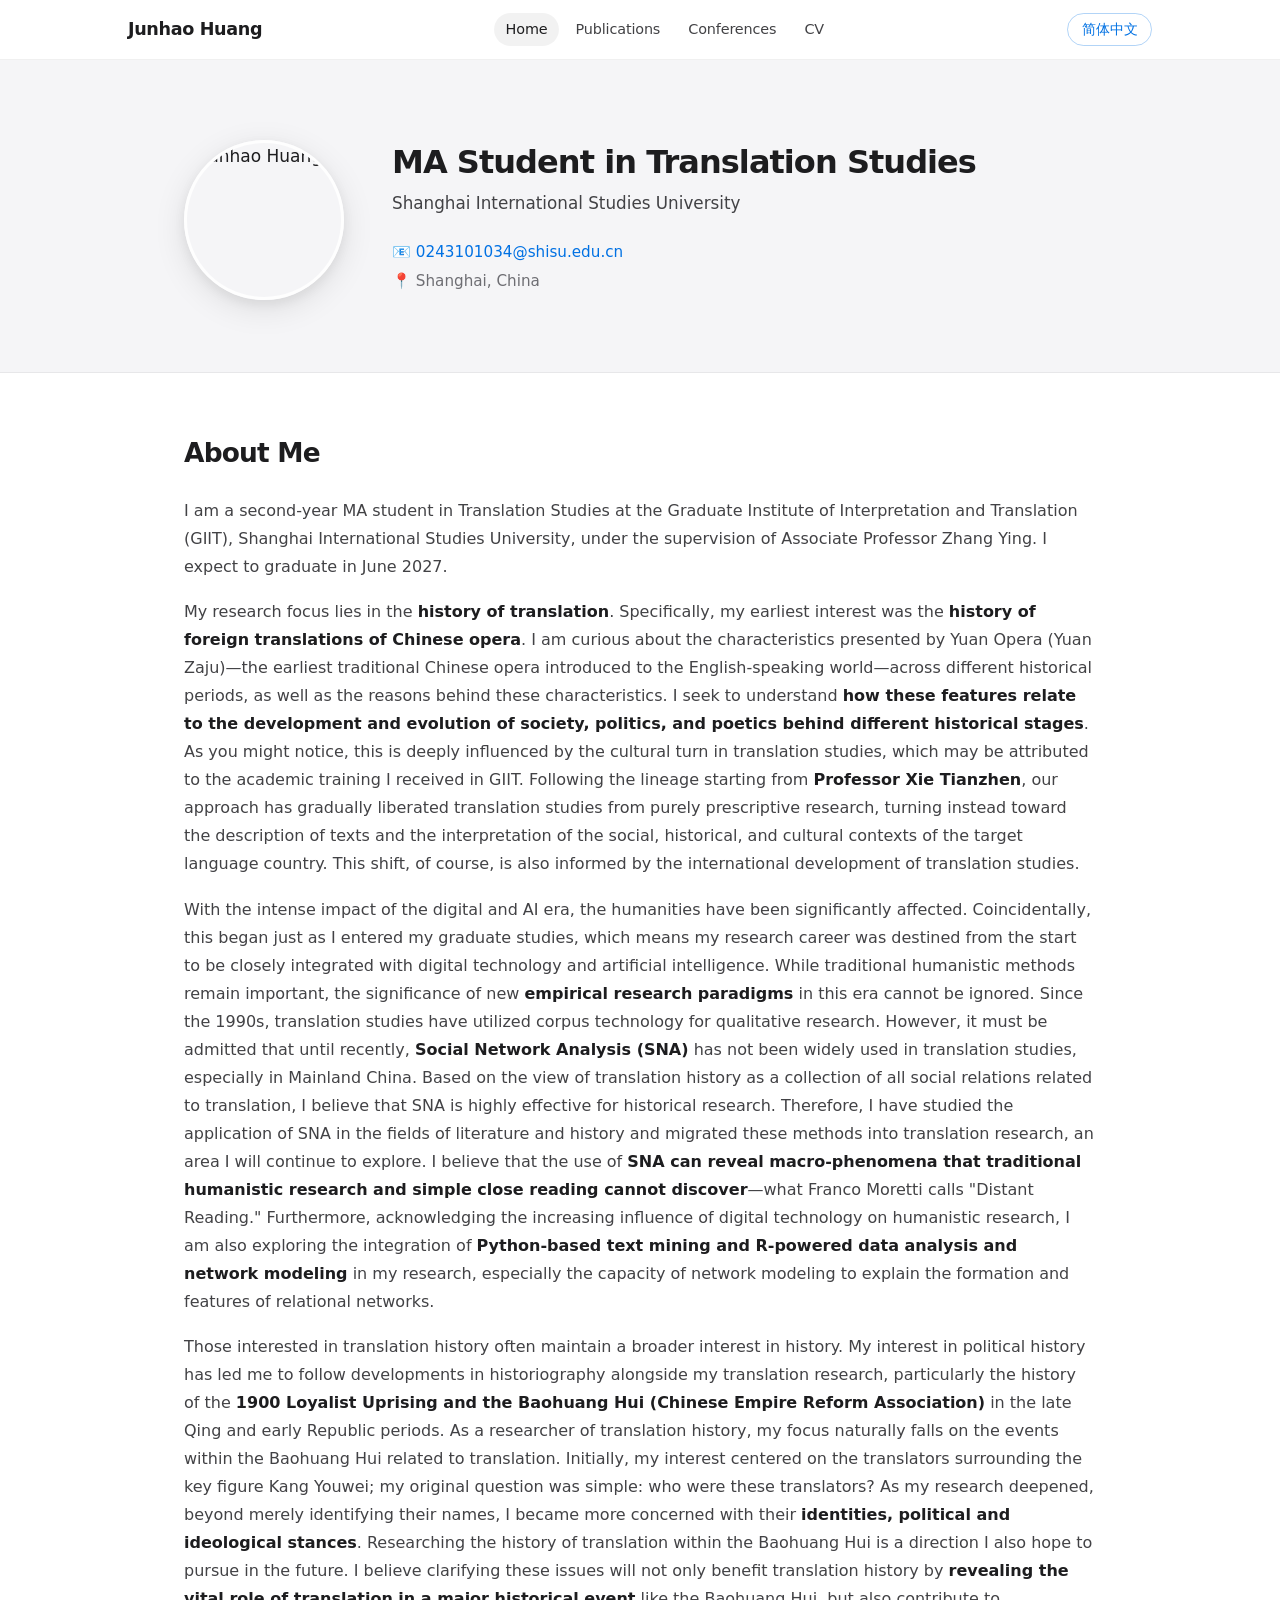
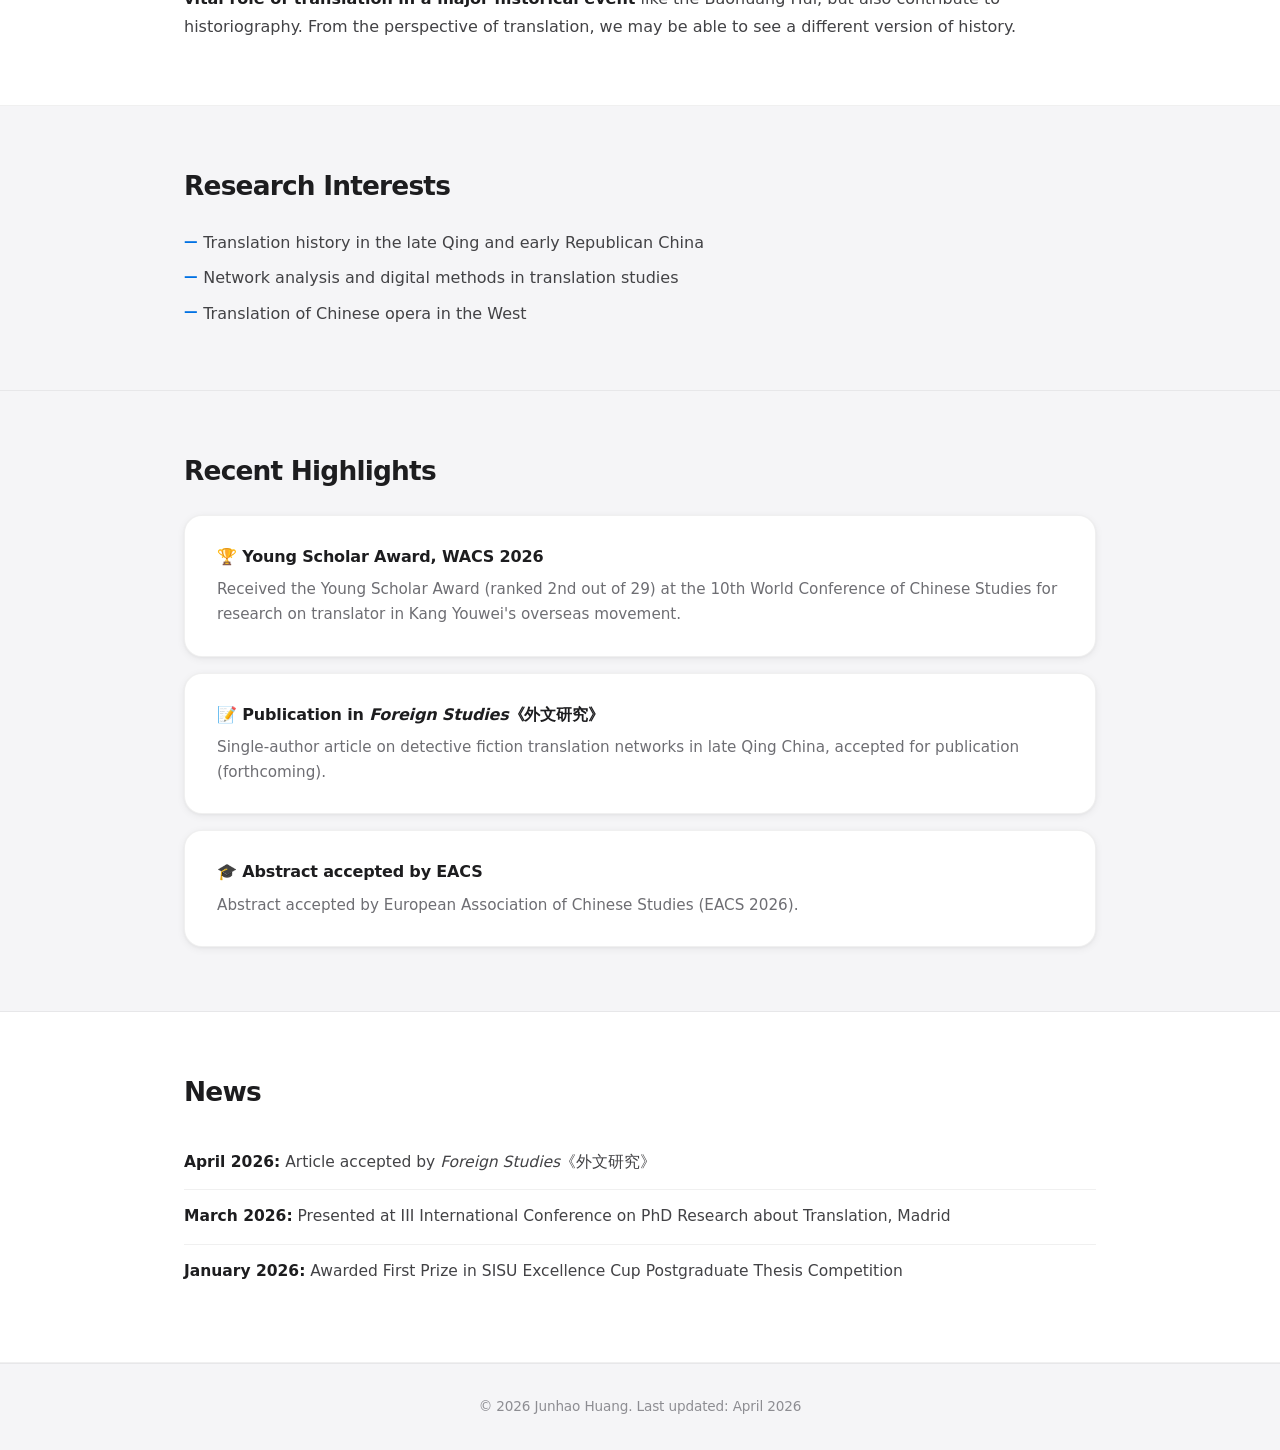
==== index.html @ 015c0546 "Add files via upload" ====
<!DOCTYPE html>
<html lang="en">
<head>
    <meta charset="UTF-8">
    <meta name="viewport" content="width=device-width, initial-scale=1.0">
    <title>Junhao Huang — Academic Website</title>
    <link rel="stylesheet" href="style.css">
</head>
<body>

    <nav>
        <div class="nav-container">
            <h1>Junhao Huang</h1>
            <ul>
                <li><a href="index.html" class="active">Home</a></li>
                <li><a href="publications.html">Publications</a></li>
                <li><a href="conferences.html">Conferences</a></li>
                <li><a href="cv.pdf" target="_blank">CV</a></li>
            </ul>
            <div class="language-switch">
                <a href="index-zh.html" class="lang-btn">简体中文</a>
            </div>
        </div>
    </nav>

    <main>

        <section class="hero">
            <div class="container">
                <img src="profile.jpg" alt="Junhao Huang" class="profile-photo">
                <div class="hero-text">
                    <h2>MA Student in Translation Studies</h2>
                    <p class="affiliation">Shanghai International Studies University</p>
                    <p class="contact">
                        📧 <a href="mailto:0243101034@shisu.edu.cn">0243101034@shisu.edu.cn</a><br>
                        📍 Shanghai, China
                    </p>
                </div>
            </div>
        </section>

        <section class="about-section">
            <div class="container">
                <h2>About Me</h2>
                <div class="content-block">
                    <p>I am a second-year MA student in Translation Studies at the Graduate Institute of Interpretation and Translation (GIIT), Shanghai International Studies University, under the supervision of Associate Professor Zhang Ying. I expect to graduate in June 2027.</p>

                    <p>My research focus lies in the <strong>history of translation</strong>. Specifically, my earliest interest was the <strong>history of foreign translations of Chinese opera</strong>. I am curious about the characteristics presented by Yuan Opera (Yuan Zaju)—the earliest traditional Chinese opera introduced to the English-speaking world—across different historical periods, as well as the reasons behind these characteristics. I seek to understand <strong>how these features relate to the development and evolution of society, politics, and poetics behind different historical stages</strong>. As you might notice, this is deeply influenced by the cultural turn in translation studies, which may be attributed to the academic training I received in GIIT. Following the lineage starting from <strong>Professor Xie Tianzhen</strong>, our approach has gradually liberated translation studies from purely prescriptive research, turning instead toward the description of texts and the interpretation of the social, historical, and cultural contexts of the target language country. This shift, of course, is also informed by the international development of translation studies.</p>

                    <p>With the intense impact of the digital and AI era, the humanities have been significantly affected. Coincidentally, this began just as I entered my graduate studies, which means my research career was destined from the start to be closely integrated with digital technology and artificial intelligence. While traditional humanistic methods remain important, the significance of new <strong>empirical research paradigms</strong> in this era cannot be ignored. Since the 1990s, translation studies have utilized corpus technology for qualitative research. However, it must be admitted that until recently, <strong>Social Network Analysis (SNA)</strong> has not been widely used in translation studies, especially in Mainland China. Based on the view of translation history as a collection of all social relations related to translation, I believe that SNA is highly effective for historical research. Therefore, I have studied the application of SNA in the fields of literature and history and migrated these methods into translation research, an area I will continue to explore. I believe that the use of <strong>SNA can reveal macro-phenomena that traditional humanistic research and simple close reading cannot discover</strong>—what Franco Moretti calls "Distant Reading." Furthermore, acknowledging the increasing influence of digital technology on humanistic research, I am also exploring the integration of <strong>Python-based text mining and R-powered data analysis and network modeling</strong> in my research, especially the capacity of network modeling to explain the formation and features of relational networks.</p>

                    <p>Those interested in translation history often maintain a broader interest in history. My interest in political history has led me to follow developments in historiography alongside my translation research, particularly the history of the <strong>1900 Loyalist Uprising and the Baohuang Hui (Chinese Empire Reform Association)</strong> in the late Qing and early Republic periods. As a researcher of translation history, my focus naturally falls on the events within the Baohuang Hui related to translation. Initially, my interest centered on the translators surrounding the key figure Kang Youwei; my original question was simple: who were these translators? As my research deepened, beyond merely identifying their names, I became more concerned with their <strong>identities, political and ideological stances</strong>. Researching the history of translation within the Baohuang Hui is a direction I also hope to pursue in the future. I believe clarifying these issues will not only benefit translation history by <strong>revealing the vital role of translation in a major historical event</strong> like the Baohuang Hui, but also contribute to historiography. From the perspective of translation, we may be able to see a different version of history.</p>
                </div>
            </div>
        </section>

        <section class="research-section alt-bg">
            <div class="container">
                <h2>Research Interests</h2>
                <ul class="interest-list">
                    <li>Translation history in the late Qing and early Republican China</li>
                    <li>Network analysis and digital methods in translation studies</li>
                    <li>Translation of Chinese opera in the West</li>
                </ul>
            </div>
        </section>

        <section class="highlights">
            <div class="container">
                <h2>Recent Highlights</h2>
                <div class="highlight-item">
                    <h3>🏆 Young Scholar Award, WACS 2026</h3>
                    <p>Received the Young Scholar Award (ranked 2nd out of 29) at the 10th World Conference of Chinese Studies for research on translator in Kang Youwei's overseas movement.</p>
                </div>
                <div class="highlight-item">
                    <h3>📝 Publication in <em>Foreign Studies</em>《外文研究》</h3>
                    <p>Single-author article on detective fiction translation networks in late Qing China, accepted for publication (forthcoming).</p>
                </div>
                <div class="highlight-item">
                    <h3>🎓 Abstract accepted by EACS</h3>
                    <p>Abstract accepted by European Association of Chinese Studies (EACS 2026).</p>
                </div>
            </div>
        </section>

        <section class="news-section">
            <div class="container">
                <h2>News</h2>
                <ul class="news-list">
                    <li class="news-item"><strong>April 2026:</strong> Article accepted by <em>Foreign Studies</em>《外文研究》</li>
                    <li class="news-item"><strong>March 2026:</strong> Presented at III International Conference on PhD Research about Translation, Madrid</li>
                    <li class="news-item"><strong>January 2026:</strong> Awarded First Prize in SISU Excellence Cup Postgraduate Thesis Competition</li>
                </ul>
            </div>
        </section>

    </main>

    <footer>
        <div class="container">
            <p class="copyright">&copy; 2026 Junhao Huang. Last updated: April 2026</p>
        </div>
    </footer>

</body>
</html>
---- style.css ----
/* ============================================================
   Junhao Huang — Academic Website
   Design Language: Apple White Aesthetics
   ============================================================ */

/* --- Reset & Base --- */
*, *::before, *::after {
    margin: 0;
    padding: 0;
    box-sizing: border-box;
}

:root {
    /* Core Palette */
    --white:           #FFFFFF;
    --off-white:       #F5F5F7;
    --surface:         #FBFBFD;

    /* Typography */
    --text-primary:    #1D1D1F;
    --text-secondary:  #424245;
    --text-tertiary:   #6E6E73;
    --text-quaternary: #8D8D92;

    /* Accent */
    --accent:          #0071E3;
    --accent-hover:    #0077ED;
    --accent-subtle:   rgba(0, 113, 227, 0.08);

    /* Borders */
    --border-hairline: rgba(0, 0, 0, 0.06);
    --border-light:    rgba(0, 0, 0, 0.10);

    /* Shadows */
    --shadow-xs:  0 1px 3px rgba(0, 0, 0, 0.04), 0 1px 2px rgba(0, 0, 0, 0.04);
    --shadow-sm:  0 2px 8px rgba(0, 0, 0, 0.06), 0 1px 3px rgba(0, 0, 0, 0.04);
    --shadow-md:  0 4px 16px rgba(0, 0, 0, 0.08), 0 2px 6px rgba(0, 0, 0, 0.04);
    --shadow-lg:  0 8px 32px rgba(0, 0, 0, 0.10), 0 4px 12px rgba(0, 0, 0, 0.06);
    --shadow-xl:  0 16px 48px rgba(0, 0, 0, 0.12), 0 8px 20px rgba(0, 0, 0, 0.06);

    /* Layout */
    --max-width:       960px;
    --nav-height:      60px;
    --border-radius:   18px;
    --border-radius-sm:10px;
    --border-radius-xs: 8px;

    /* Transitions */
    --ease:            cubic-bezier(0.25, 0.46, 0.45, 0.94);
    --ease-spring:     cubic-bezier(0.34, 1.56, 0.64, 1);
    --transition:      all 0.3s var(--ease);
    --transition-fast: all 0.18s var(--ease);
}

/* --- Font Stack --- */
body {
    font-family: -apple-system, "SF Pro Text", "SF Pro Display", "Segoe UI",
                 system-ui, "Helvetica Neue", Arial, sans-serif;
    background-color: var(--white);
    color: var(--text-primary);
    line-height: 1.6;
    -webkit-font-smoothing: antialiased;
    -moz-osx-font-smoothing: grayscale;
    font-size: 17px;
}

html[lang="zh-CN"] body {
    font-family: -apple-system, "SF Pro SC", "PingFang SC", "Hiragino Sans GB",
                 "Noto Sans SC", "Microsoft YaHei", system-ui, sans-serif;
}

/* --- Container --- */
.container {
    max-width: var(--max-width);
    margin: 0 auto;
    padding: 0 24px;
}

/* ============================================================
   NAVIGATION — Glassmorphism
   ============================================================ */
nav {
    position: sticky;
    top: 0;
    z-index: 1000;
    height: var(--nav-height);
    background: rgba(255, 255, 255, 0.82);
    backdrop-filter: saturate(180%) blur(20px);
    -webkit-backdrop-filter: saturate(180%) blur(20px);
    border-bottom: 1px solid var(--border-hairline);
    transition: var(--transition);
}

.nav-container {
    max-width: 1080px;
    margin: 0 auto;
    padding: 0 28px;
    height: 100%;
    display: flex;
    align-items: center;
    justify-content: space-between;
    gap: 2rem;
}

nav h1 {
    font-size: 1.1rem;
    font-weight: 600;
    color: var(--text-primary);
    letter-spacing: -0.02em;
    white-space: nowrap;
    flex-shrink: 0;
}

nav ul {
    list-style: none;
    display: flex;
    align-items: center;
    gap: 0.25rem;
    margin: 0;
}

nav ul li a {
    display: inline-block;
    padding: 0.3rem 0.75rem;
    color: var(--text-secondary);
    text-decoration: none;
    font-size: 0.9rem;
    font-weight: 450;
    letter-spacing: -0.01em;
    border-radius: 980px;
    transition: var(--transition-fast);
}

nav ul li a:hover,
nav ul li a.active {
    color: var(--text-primary);
    background-color: rgba(0, 0, 0, 0.05);
}

/* Language Switch */
.language-switch {
    flex-shrink: 0;
}

.lang-btn {
    display: inline-flex;
    align-items: center;
    padding: 0.3rem 0.85rem;
    font-size: 0.85rem;
    font-weight: 500;
    color: var(--accent);
    text-decoration: none;
    border: 1.5px solid rgba(0, 113, 227, 0.3);
    border-radius: 980px;
    letter-spacing: -0.01em;
    transition: var(--transition-fast);
}

.lang-btn:hover {
    background-color: var(--accent);
    color: var(--white);
    border-color: var(--accent);
}

/* ============================================================
   HERO SECTION
   ============================================================ */
.hero {
    background-color: var(--off-white);
    padding: 80px 0 72px;
    border-bottom: 1px solid var(--border-hairline);
    margin-bottom: 0;
}

.hero .container {
    display: flex;
    align-items: center;
    gap: 48px;
}

.profile-photo {
    width: 160px;
    height: 160px;
    border-radius: 50%;
    object-fit: cover;
    flex-shrink: 0;
    box-shadow: var(--shadow-lg);
    border: 3px solid rgba(255, 255, 255, 0.9);
    transition: var(--transition);
}

.profile-photo:hover {
    transform: scale(1.03);
    box-shadow: var(--shadow-xl);
}

.hero-text h2 {
    font-size: 2rem;
    font-weight: 700;
    color: var(--text-primary);
    letter-spacing: -0.03em;
    line-height: 1.15;
    margin-bottom: 0.5rem;
}

.affiliation {
    font-size: 1.05rem;
    color: var(--text-secondary);
    margin-bottom: 1.25rem;
    font-weight: 400;
}

.contact {
    font-size: 0.95rem;
    color: var(--text-tertiary);
    line-height: 1.9;
}

.contact a {
    color: var(--accent);
    text-decoration: none;
    transition: var(--transition-fast);
}

.contact a:hover {
    color: var(--accent-hover);
    text-decoration: underline;
    text-underline-offset: 3px;
}

/* ============================================================
   SECTIONS — General
   ============================================================ */
section {
    background-color: var(--white);
    padding: 64px 0;
    border-bottom: 1px solid var(--border-hairline);
    margin-bottom: 0;
    border-radius: 0;
    box-shadow: none;
    transition: none;
}

section:hover {
    box-shadow: none;
}

/* Off-white alternating sections */
section.alt-bg {
    background-color: var(--off-white);
}

/* Section Headings */
section h2,
.section-title {
    font-size: 1.65rem;
    font-weight: 700;
    color: var(--text-primary);
    letter-spacing: -0.03em;
    margin-bottom: 1.75rem;
    line-height: 1.2;
    border-bottom: none;
    padding-bottom: 0;
    position: relative;
}

section h2::after,
.section-title::after {
    display: none;
}

section p {
    font-size: 1rem;
    line-height: 1.75;
    color: var(--text-secondary);
    margin-bottom: 1.1rem;
    text-align: left;
    font-weight: 400;
}

section p:last-child {
    margin-bottom: 0;
}

section p strong {
    color: var(--text-primary);
    font-weight: 600;
}

/* ============================================================
   ABOUT SECTION
   ============================================================ */
.about-section,
.about {
    background-color: var(--white);
}

.content-block p + p {
    margin-top: 1rem;
}

/* ============================================================
   RESEARCH INTERESTS
   ============================================================ */
.research-section,
.research {
    background-color: var(--off-white);
}

.interest-list,
.research ul {
    list-style: none;
    padding-left: 0;
    display: flex;
    flex-direction: column;
    gap: 0.6rem;
}

.interest-list li,
.research li {
    display: flex;
    align-items: flex-start;
    gap: 0.75rem;
    font-size: 1rem;
    color: var(--text-secondary);
    line-height: 1.6;
    padding: 0;
}

.interest-list li::before,
.research li::before {
    content: '' !important;
    display: none !important;
}

.interest-list li::after,
.research li::after {
    display: none;
}

/* Custom bullet — subtle accent dot */
.interest-list li,
.research li {
    padding-left: 1.2rem;
    position: relative;
}

.interest-list li::before,
.research li::before {
    content: '—' !important;
    display: inline !important;
    position: absolute;
    left: 0;
    color: var(--accent) !important;
    font-weight: 600;
    font-size: 0.85rem;
    top: 0.05em;
}

/* ============================================================
   HIGHLIGHTS / CARDS
   ============================================================ */
.highlights {
    background-color: var(--off-white);
}

.highlight-item {
    background: var(--white);
    border-radius: var(--border-radius);
    padding: 28px 32px;
    margin-bottom: 16px;
    border: 1px solid var(--border-hairline);
    box-shadow: var(--shadow-sm);
    transition: var(--transition);
    transform: translateY(0);
}

.highlight-item:last-child {
    margin-bottom: 0;
}

.highlight-item:hover {
    box-shadow: var(--shadow-md);
    transform: translateY(-2px);
    border-color: var(--border-light);
}

.highlight-item h3 {
    font-size: 1rem;
    font-weight: 600;
    color: var(--text-primary);
    margin-bottom: 0.5rem;
    letter-spacing: -0.01em;
}

.highlight-item p {
    font-size: 0.95rem;
    color: var(--text-tertiary);
    margin-bottom: 0;
    line-height: 1.65;
}

/* ============================================================
   NEWS
   ============================================================ */
.news-section,
.news {
    background-color: var(--white);
}

.news-list {
    list-style: none;
}

.news-list li,
.news-item {
    padding: 14px 0;
    border-bottom: 1px solid var(--border-hairline);
    font-size: 0.97rem;
    color: var(--text-secondary);
    line-height: 1.65;
    transition: var(--transition-fast);
    padding-left: 0;
    position: static;
}

.news-list li::before {
    display: none;
}

.news-list li:last-child {
    border-bottom: none;
}

.news-list li:hover {
    background-color: transparent;
    padding-left: 0;
    color: var(--text-primary);
}

.news-list li strong,
.news-item strong {
    color: var(--text-primary);
    font-weight: 600;
}

/* ============================================================
   PUBLICATIONS
   ============================================================ */
.pub-section {
    background-color: var(--white);
}

.section-wrapper {
    padding: 0;
    max-width: none;
}

.pub-list {
    display: flex;
    flex-direction: column;
    gap: 16px;
}

.pub-item {
    background: var(--white);
    border: 1px solid var(--border-hairline);
    border-radius: var(--border-radius);
    padding: 28px 32px;
    box-shadow: var(--shadow-sm);
    transition: var(--transition);
    transform: translateY(0);
}

.pub-item:hover {
    box-shadow: var(--shadow-md);
    transform: translateY(-2px);
    border-color: var(--border-light);
}

.pub-title {
    font-size: 1.05rem;
    font-weight: 600;
    color: var(--text-primary);
    margin-bottom: 0.6rem;
    line-height: 1.5;
    letter-spacing: -0.01em;
}

.pub-venue {
    font-size: 0.9rem;
    font-style: normal;
    color: var(--accent);
    margin-bottom: 0.75rem;
    font-weight: 500;
    padding-left: 0;
    border-left: none;
}

.pub-description {
    font-size: 0.92rem;
    color: var(--text-tertiary);
    line-height: 1.7;
}

/* ============================================================
   CONFERENCES
   ============================================================ */
.conf-section,
.awards-section {
    background-color: var(--white);
    padding: 64px 0;
    border-bottom: 1px solid var(--border-hairline);
    margin-bottom: 0;
}

.conf-section:nth-of-type(even),
.awards-section {
    background-color: var(--off-white);
}

.conf-item,
.award-item {
    padding: 24px 0;
    border-bottom: 1px solid var(--border-hairline);
}

.conf-item:last-child,
.award-item:last-child {
    border-bottom: none;
    padding-bottom: 0;
}

.conf-item:first-child,
.award-item:first-child {
    padding-top: 0;
}

.conf-title {
    font-size: 1rem;
    font-weight: 600;
    color: var(--text-primary);
    margin-bottom: 0.35rem;
    line-height: 1.5;
    letter-spacing: -0.01em;
}

.conf-venue {
    font-size: 0.92rem;
    font-style: normal;
    color: var(--accent);
    margin-bottom: 0.3rem;
    font-weight: 500;
}

.conf-location {
    font-size: 0.88rem;
    color: var(--text-tertiary);
    margin-bottom: 0.65rem;
    display: flex;
    align-items: center;
    gap: 0.4rem;
    font-weight: 400;
}

.conf-item p {
    font-size: 0.92rem;
    color: var(--text-secondary);
    line-height: 1.7;
    margin-bottom: 0.75rem;
    text-align: left;
}

.conf-award {
    display: inline-flex;
    align-items: center;
    gap: 0.4rem;
    background-color: #FFF8E7;
    color: #8A6400;
    font-size: 0.82rem;
    font-weight: 600;
    padding: 0.3rem 0.85rem;
    border-radius: 980px;
    margin-right: 0.5rem;
    margin-top: 0;
    border: 1px solid rgba(138, 100, 0, 0.15);
    letter-spacing: 0;
}

.conf-status {
    display: inline-flex;
    align-items: center;
    background-color: var(--accent-subtle);
    color: var(--accent);
    font-size: 0.82rem;
    font-weight: 600;
    padding: 0.3rem 0.85rem;
    border-radius: 980px;
    margin-top: 0;
    border: 1px solid rgba(0, 113, 227, 0.15);
}

/* Awards */
.award-title {
    font-size: 1rem;
    font-weight: 600;
    color: var(--text-primary);
    margin-bottom: 0.25rem;
    letter-spacing: -0.01em;
}

.award-issuer {
    font-size: 0.9rem;
    color: var(--accent);
    font-weight: 500;
    margin-bottom: 0.4rem;
}

.award-desc {
    font-size: 0.92rem;
    color: var(--text-tertiary);
    line-height: 1.65;
}

/* ============================================================
   FOOTER
   ============================================================ */
footer {
    background-color: var(--off-white);
    border-top: 1px solid var(--border-hairline);
    padding: 32px 0;
    margin-top: 0;
}

footer p,
footer .copyright {
    font-size: 0.85rem;
    color: var(--text-quaternary);
    text-align: center;
    letter-spacing: -0.01em;
    margin-bottom: 0;
    opacity: 1;
}

/* ============================================================
   PAGE FADE-IN
   ============================================================ */
@keyframes fadeInUp {
    from {
        opacity: 0;
        transform: translateY(16px);
    }
    to {
        opacity: 1;
        transform: translateY(0);
    }
}

main {
    animation: fadeInUp 0.5s var(--ease) both;
}

/* ============================================================
   RESPONSIVE
   ============================================================ */

/* Tablet */
@media (max-width: 900px) {
    .nav-container {
        padding: 0 20px;
        gap: 1rem;
    }

    nav ul {
        gap: 0;
    }

    nav ul li a {
        padding: 0.3rem 0.55rem;
        font-size: 0.85rem;
    }

    .hero {
        padding: 60px 0 56px;
    }

    .hero .container {
        gap: 32px;
    }

    .profile-photo {
        width: 140px;
        height: 140px;
    }

    .hero-text h2 {
        font-size: 1.7rem;
    }

    section {
        padding: 52px 0;
    }

    .pub-item,
    .highlight-item {
        padding: 22px 24px;
    }
}

/* Mobile */
@media (max-width: 680px) {
    .nav-container {
        flex-wrap: wrap;
        height: auto;
        padding: 12px 20px;
        gap: 0.75rem;
    }

    nav {
        height: auto;
    }

    nav h1 {
        font-size: 1rem;
    }

    nav ul {
        order: 3;
        width: 100%;
        justify-content: center;
        flex-wrap: wrap;
        gap: 0;
    }

    .language-switch {
        order: 2;
    }

    .hero .container {
        flex-direction: column;
        text-align: center;
        gap: 24px;
    }

    .hero {
        padding: 48px 0 44px;
    }

    .profile-photo {
        width: 120px;
        height: 120px;
    }

    .hero-text h2 {
        font-size: 1.5rem;
    }

    .affiliation {
        font-size: 0.97rem;
    }

    section {
        padding: 44px 0;
    }

    section h2,
    .section-title {
        font-size: 1.4rem;
        margin-bottom: 1.25rem;
    }

    .pub-item,
    .highlight-item {
        padding: 18px 20px;
        border-radius: var(--border-radius-sm);
    }

    .conf-section,
    .awards-section {
        padding: 44px 0;
    }
}

/* Large screens */
@media (min-width: 1400px) {
    :root {
        --max-width: 1000px;
    }

    body {
        font-size: 18px;
    }

    .hero-text h2 {
        font-size: 2.4rem;
    }

    section {
        padding: 80px 0;
    }
}
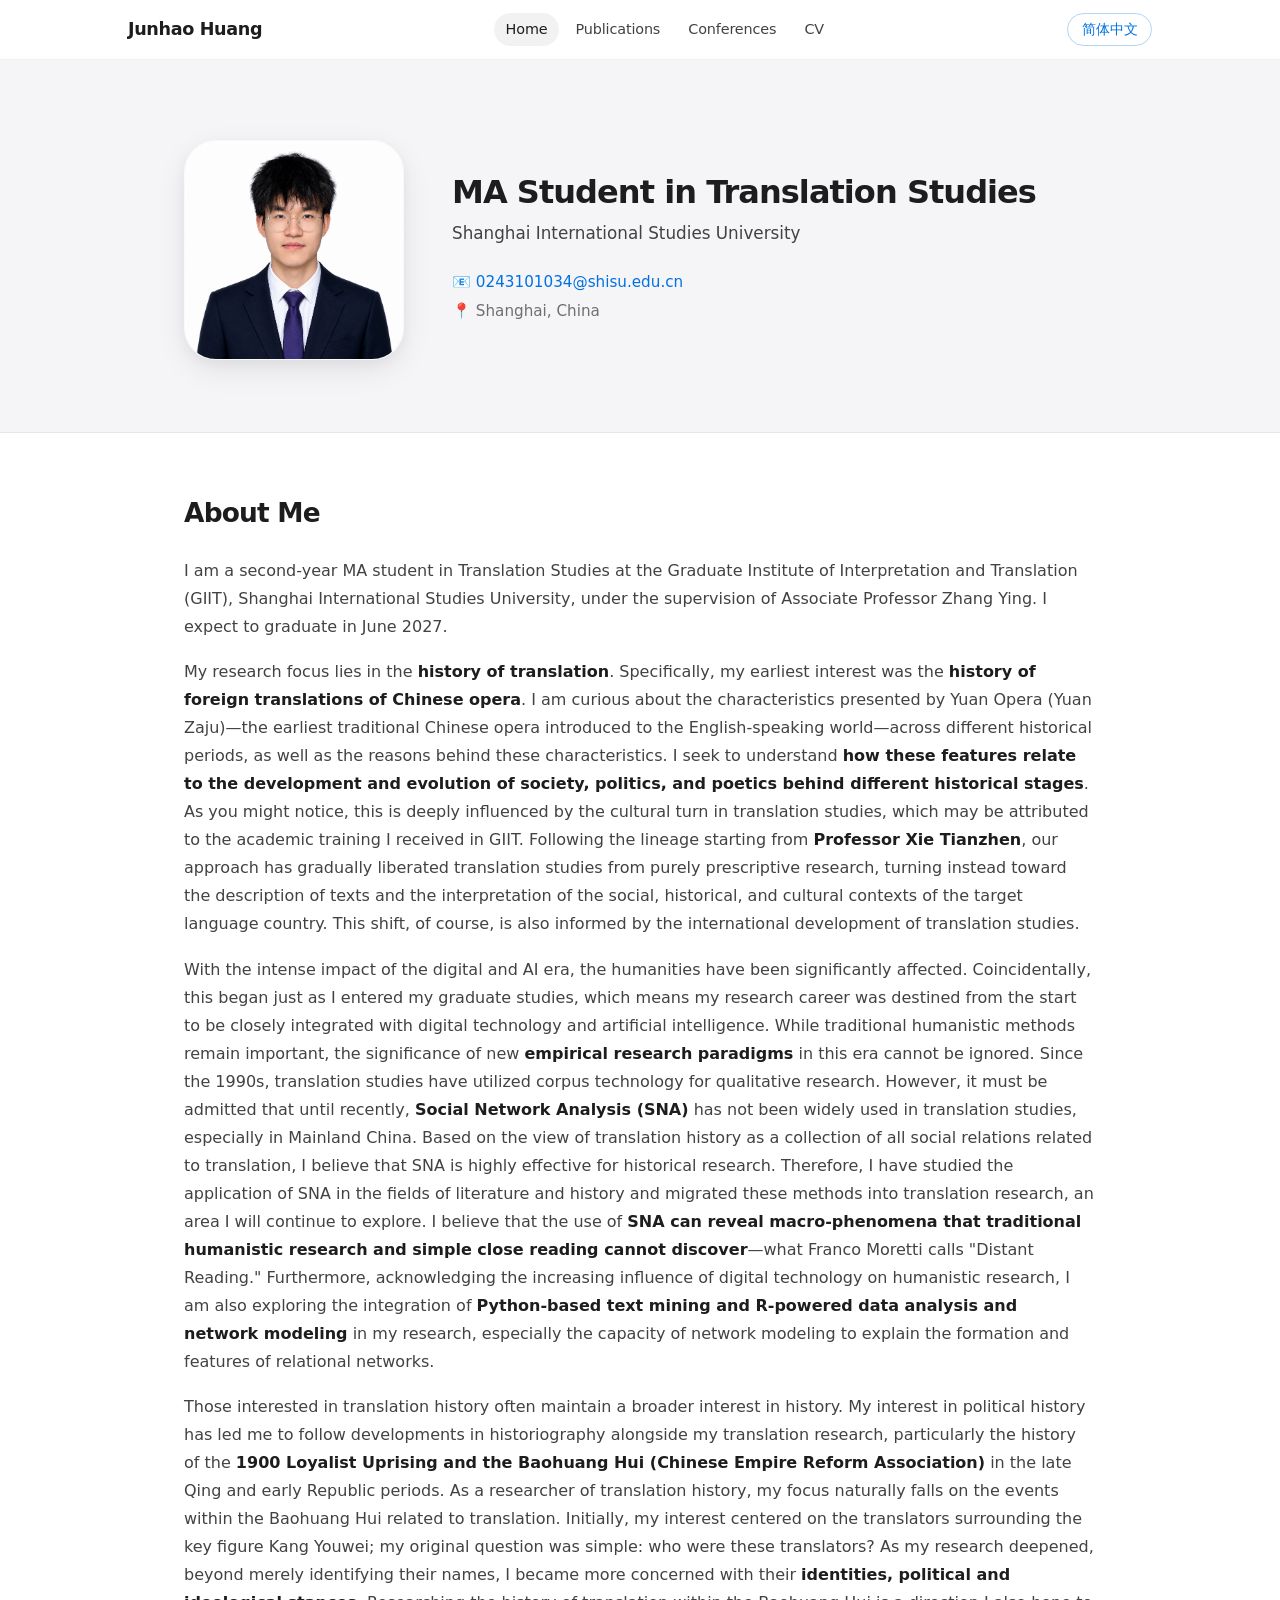
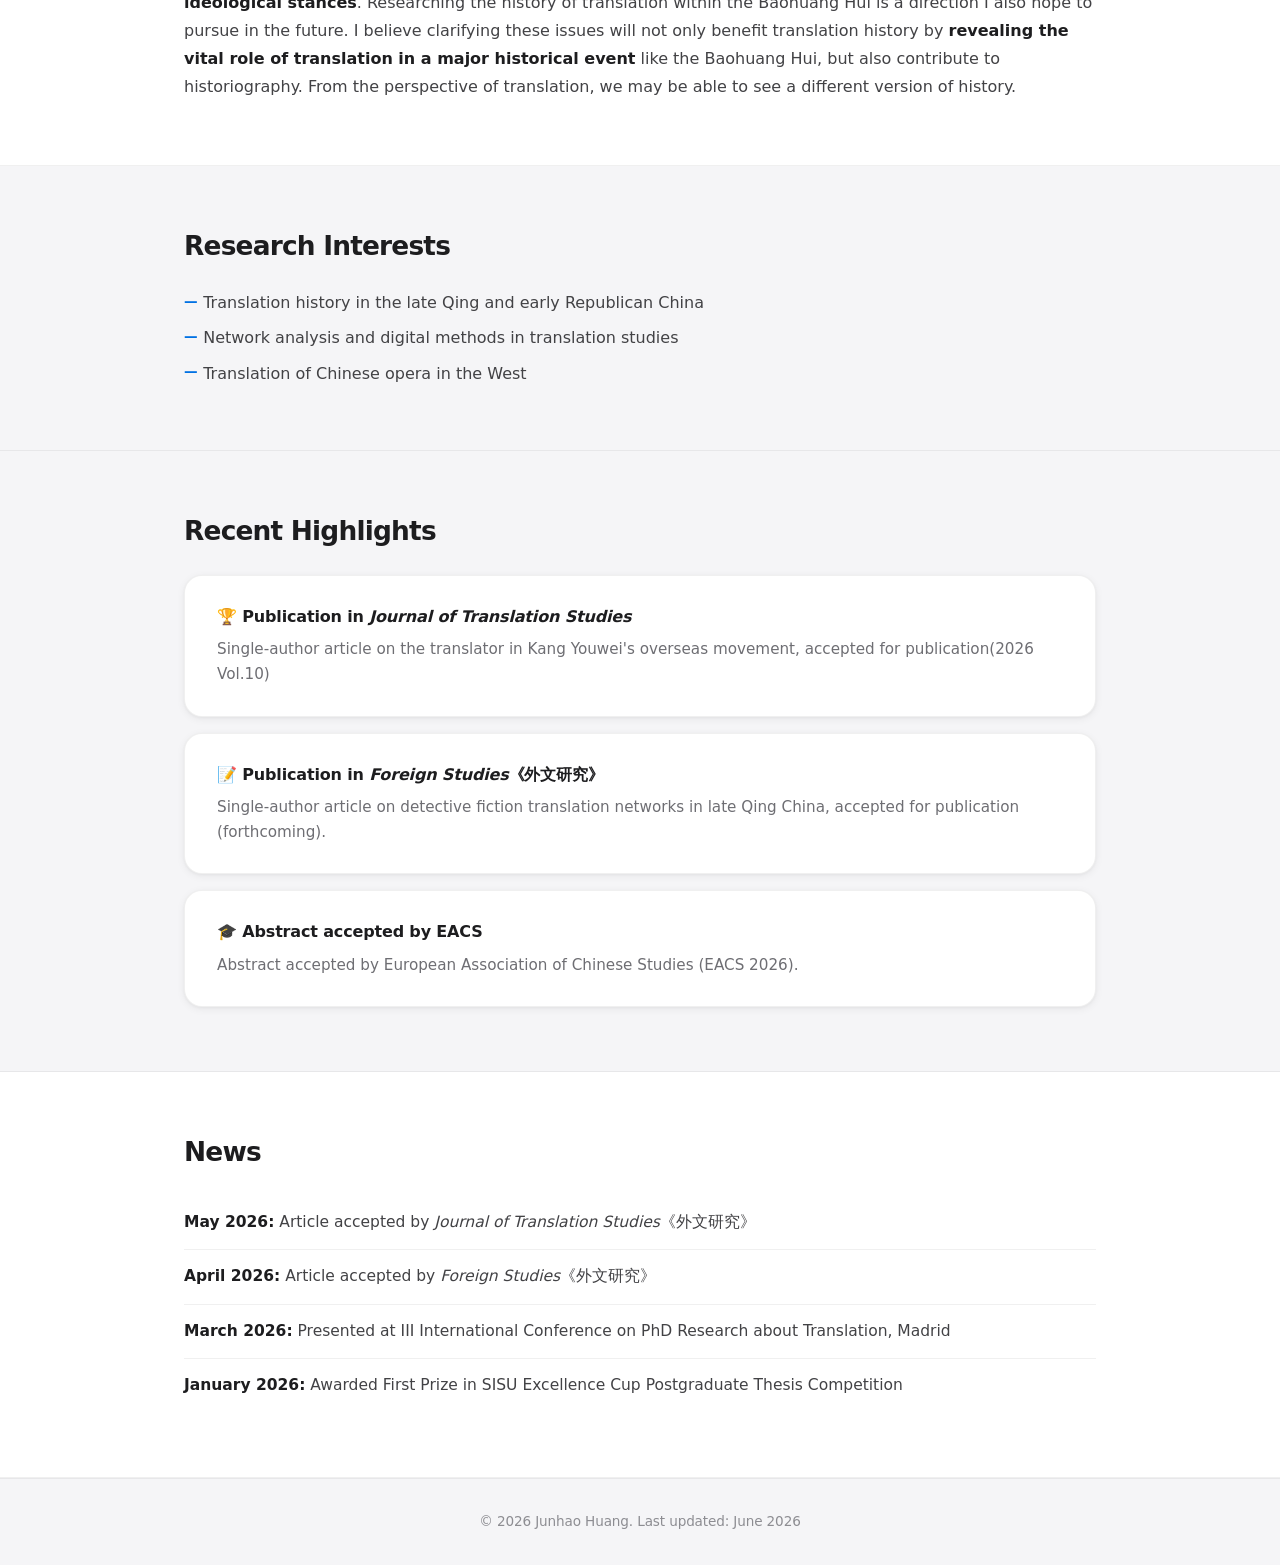
==== commit 9f6be282: "Update index.html" ====
--- a/index.html
+++ b/index.html
@@ -69,8 +69,8 @@
             <div class="container">
                 <h2>Recent Highlights</h2>
                 <div class="highlight-item">
-                    <h3>🏆 Young Scholar Award, WACS 2026</h3>
-                    <p>Received the Young Scholar Award (ranked 2nd out of 29) at the 10th World Conference of Chinese Studies for research on translator in Kang Youwei's overseas movement.</p>
+                    <h3>🏆 Publication in <em>Journal of Translation Studies</em></h3>
+                    <p>Single-author article on the translator in Kang Youwei's overseas movement, accepted for publication(2026 Vol.10)</p>
                 </div>
                 <div class="highlight-item">
                     <h3>📝 Publication in <em>Foreign Studies</em>《外文研究》</h3>
@@ -87,6 +87,7 @@
             <div class="container">
                 <h2>News</h2>
                 <ul class="news-list">
+                    <li class="news-item"><strong>May 2026:</strong> Article accepted by <em>Journal of Translation Studies</em>《外文研究》</li>
                     <li class="news-item"><strong>April 2026:</strong> Article accepted by <em>Foreign Studies</em>《外文研究》</li>
                     <li class="news-item"><strong>March 2026:</strong> Presented at III International Conference on PhD Research about Translation, Madrid</li>
                     <li class="news-item"><strong>January 2026:</strong> Awarded First Prize in SISU Excellence Cup Postgraduate Thesis Competition</li>
@@ -98,7 +99,7 @@
 
     <footer>
         <div class="container">
-            <p class="copyright">&copy; 2026 Junhao Huang. Last updated: April 2026</p>
+            <p class="copyright">&copy; 2026 Junhao Huang. Last updated: June 2026</p>
         </div>
     </footer>
 
--- a/style.css
+++ b/style.css
@@ -179,14 +179,21 @@
 }
 
 .profile-photo {
-    width: 160px;
-    height: 160px;
-    border-radius: 50%;
+    width: 220px;          /* 增大尺寸，更具存在感 */
+    height: auto;          /* 保持比例 */
+    aspect-ratio: 1 / 1;   /* 强制正方形，如果你原图不是正方形 */
+    border-radius: 32px;   /* Apple 风格的大圆角，不再是圆形[cite: 4] */
     object-fit: cover;
     flex-shrink: 0;
-    box-shadow: var(--shadow-lg);
-    border: 3px solid rgba(255, 255, 255, 0.9);
-    transition: var(--transition);
+    
+    /* 细腻的多层阴影，营造悬浮感 */
+    box-shadow: 
+        0 10px 30px rgba(0, 0, 0, 0.08), 
+        0 4px 12px rgba(0, 0, 0, 0.04);
+    
+    border: 1px solid rgba(255, 255, 255, 0.4); /* 极其微弱的边缘高光 */
+    transition: transform 0.4s cubic-bezier(0.25, 1, 0.5, 1), 
+                box-shadow 0.4s ease;
 }
 
 .profile-photo:hover {
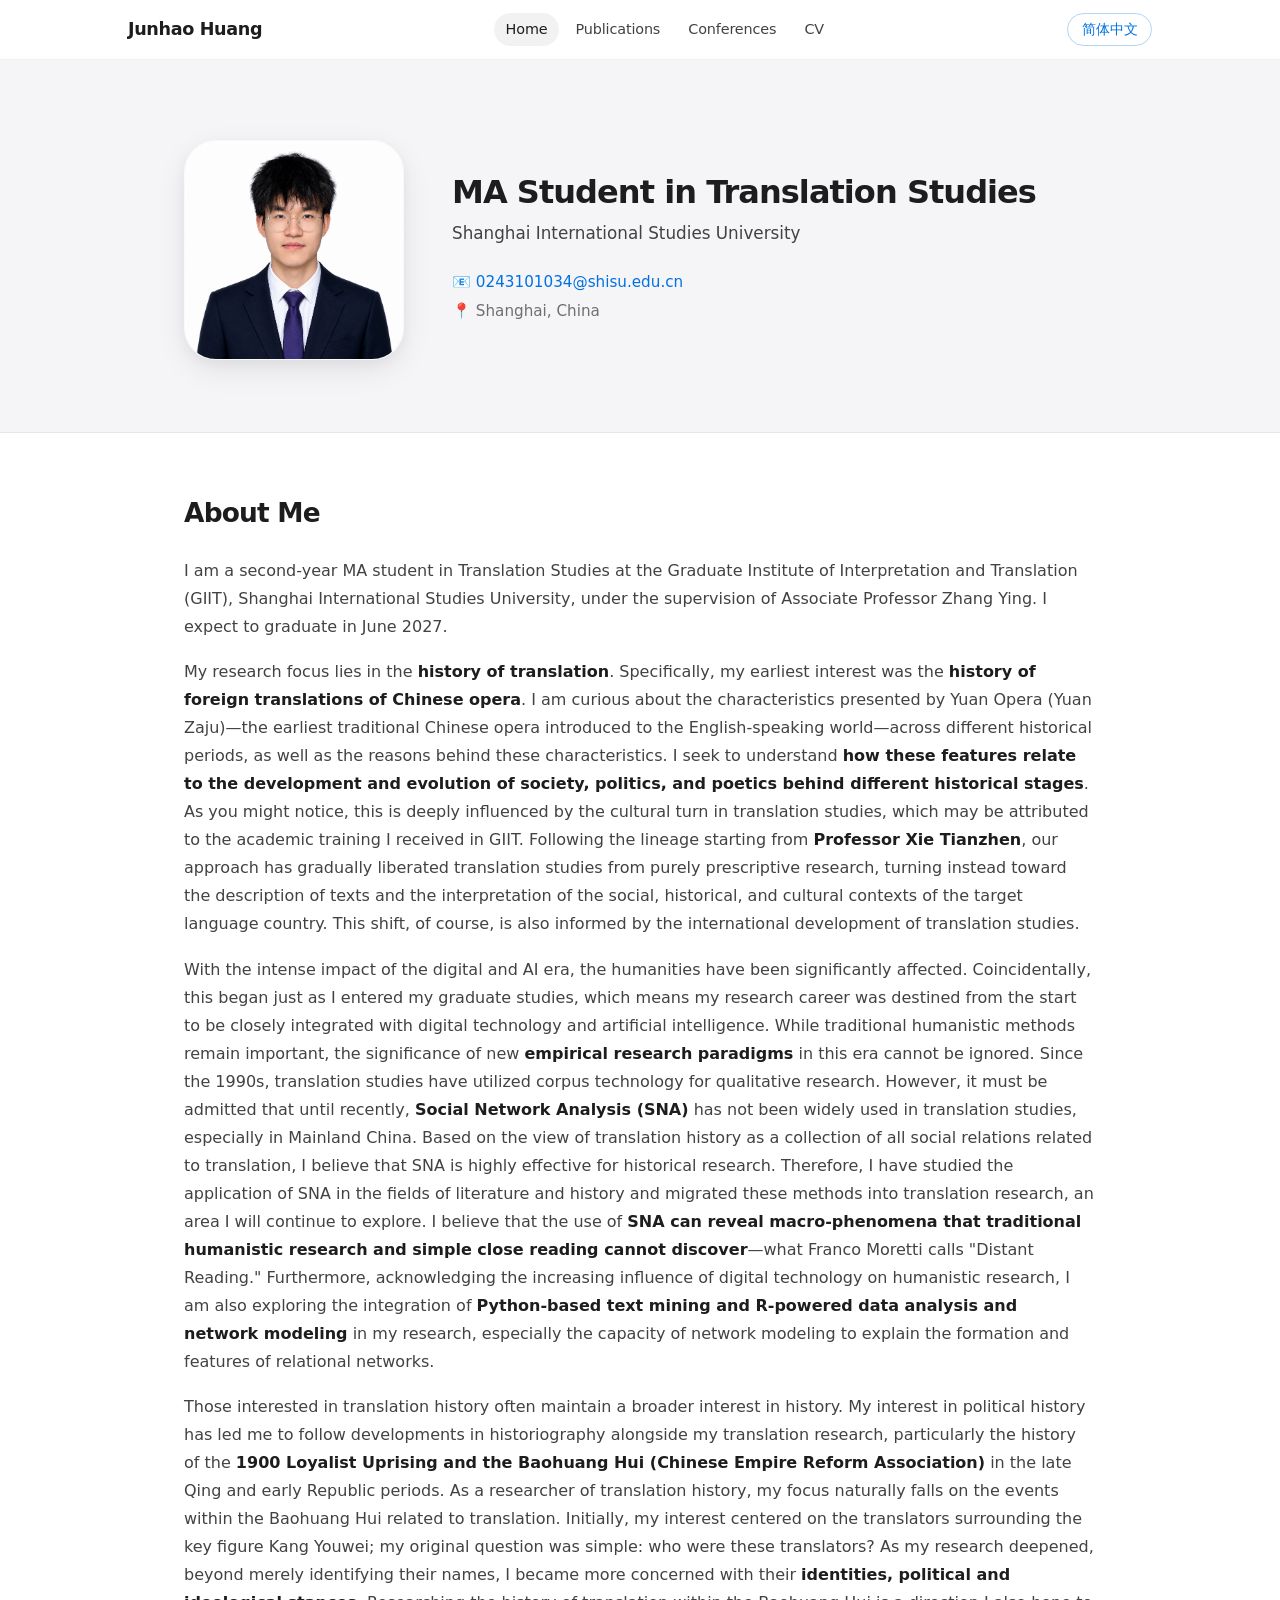
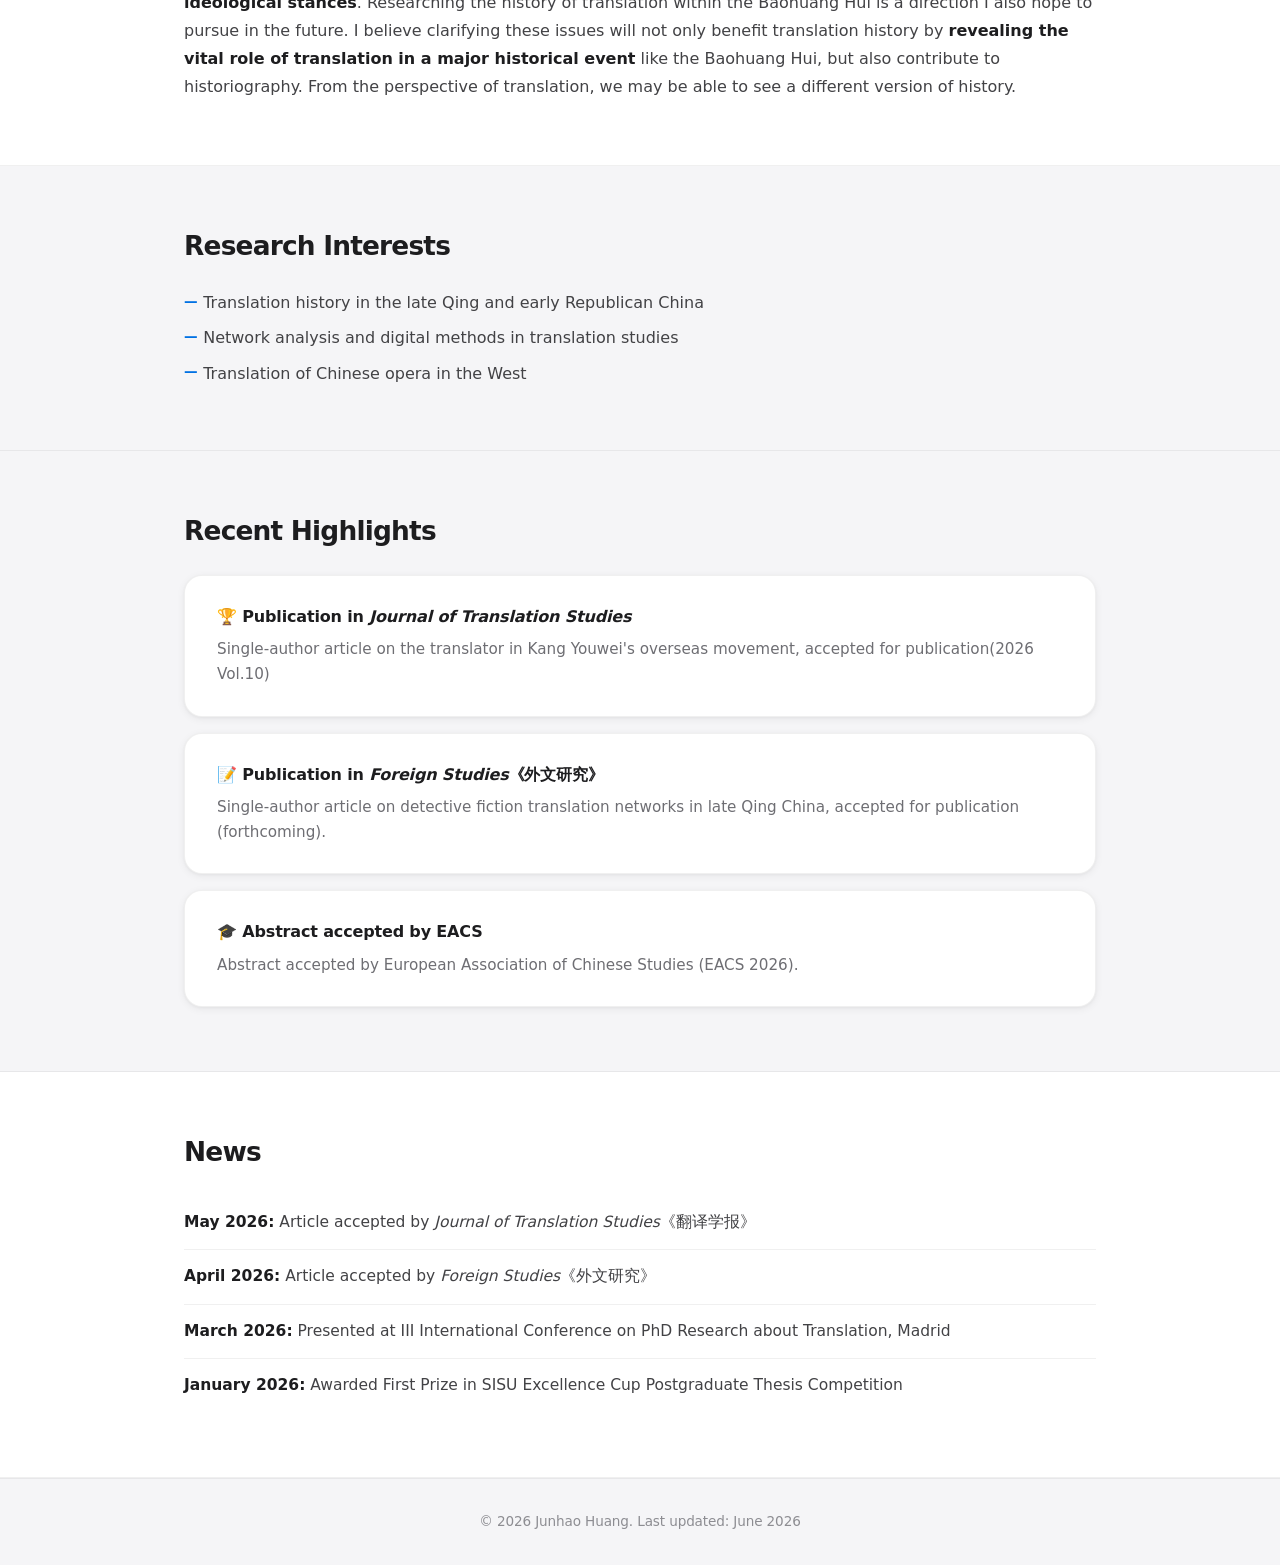
==== commit 1fa69584: "Update index.html" ====
--- a/index.html
+++ b/index.html
@@ -87,7 +87,7 @@
             <div class="container">
                 <h2>News</h2>
                 <ul class="news-list">
-                    <li class="news-item"><strong>May 2026:</strong> Article accepted by <em>Journal of Translation Studies</em>《外文研究》</li>
+                    <li class="news-item"><strong>May 2026:</strong> Article accepted by <em>Journal of Translation Studies</em>《翻译学报》</li>
                     <li class="news-item"><strong>April 2026:</strong> Article accepted by <em>Foreign Studies</em>《外文研究》</li>
                     <li class="news-item"><strong>March 2026:</strong> Presented at III International Conference on PhD Research about Translation, Madrid</li>
                     <li class="news-item"><strong>January 2026:</strong> Awarded First Prize in SISU Excellence Cup Postgraduate Thesis Competition</li>
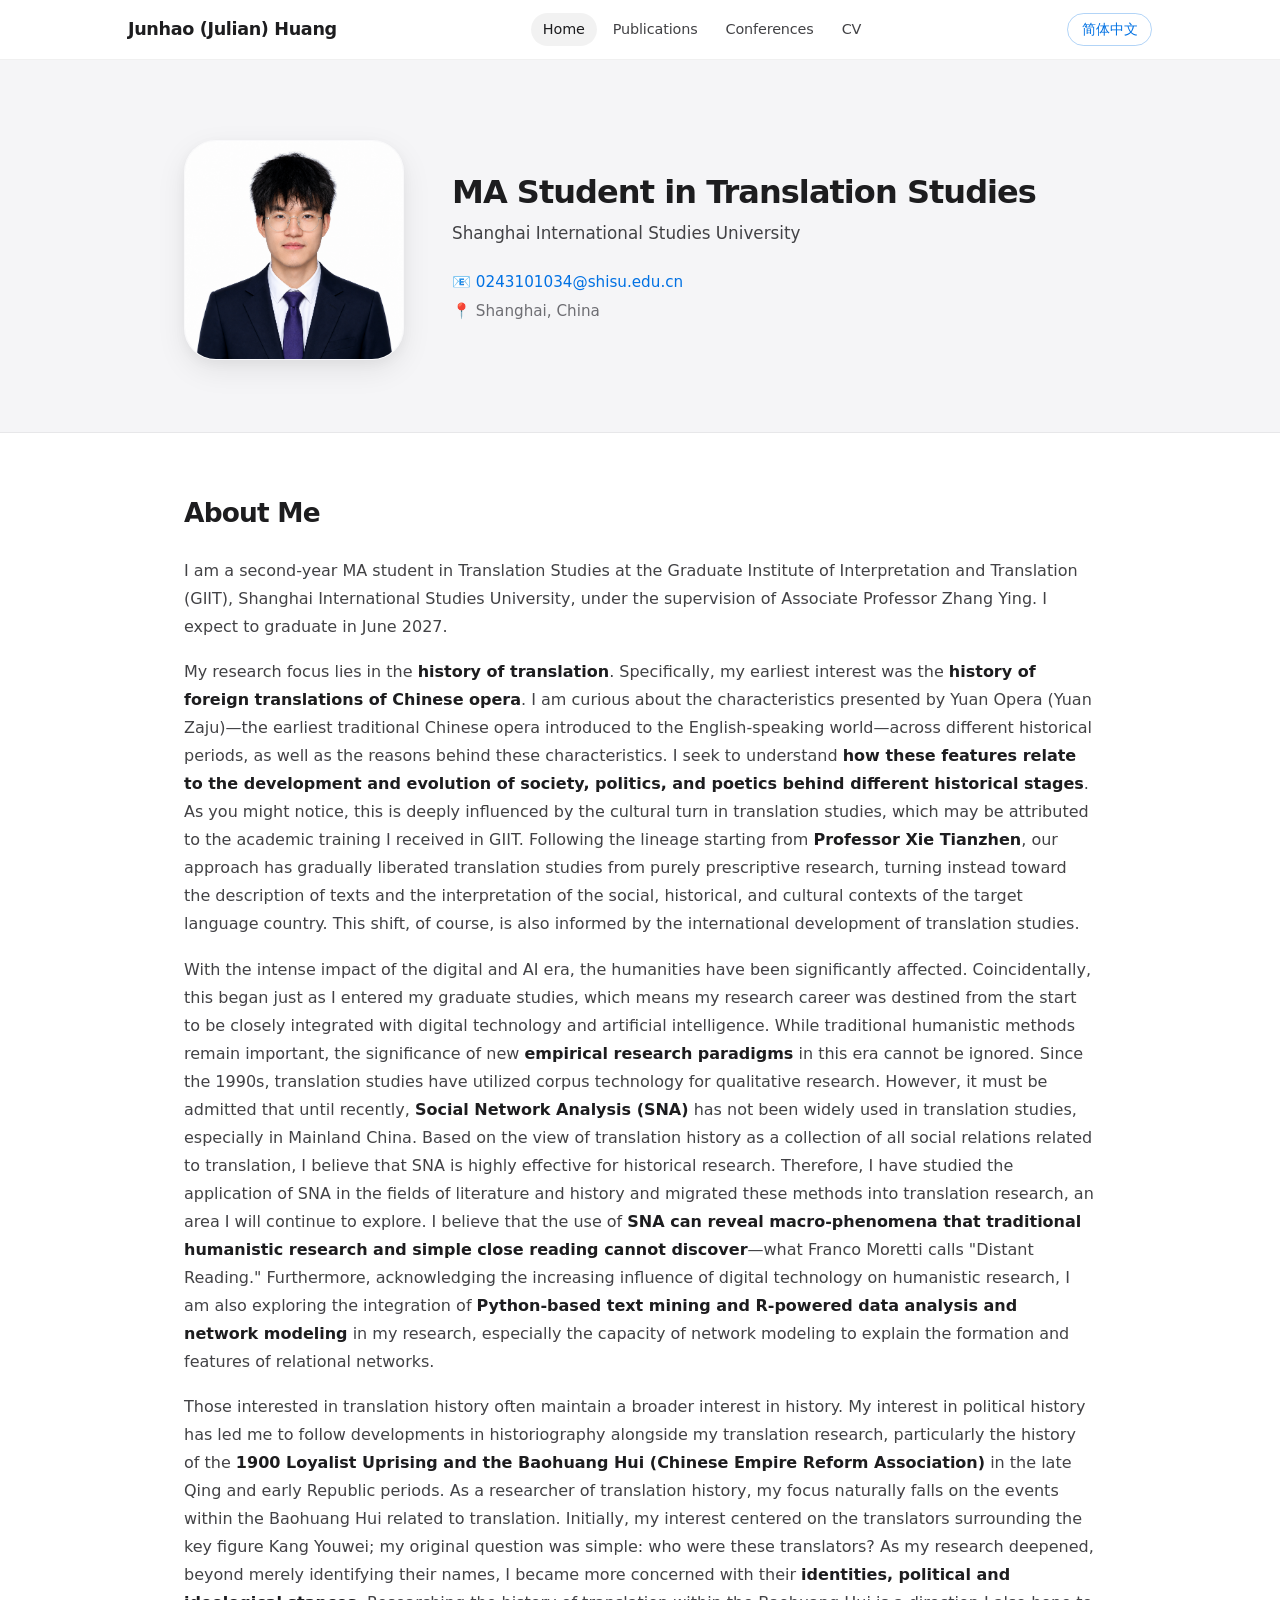
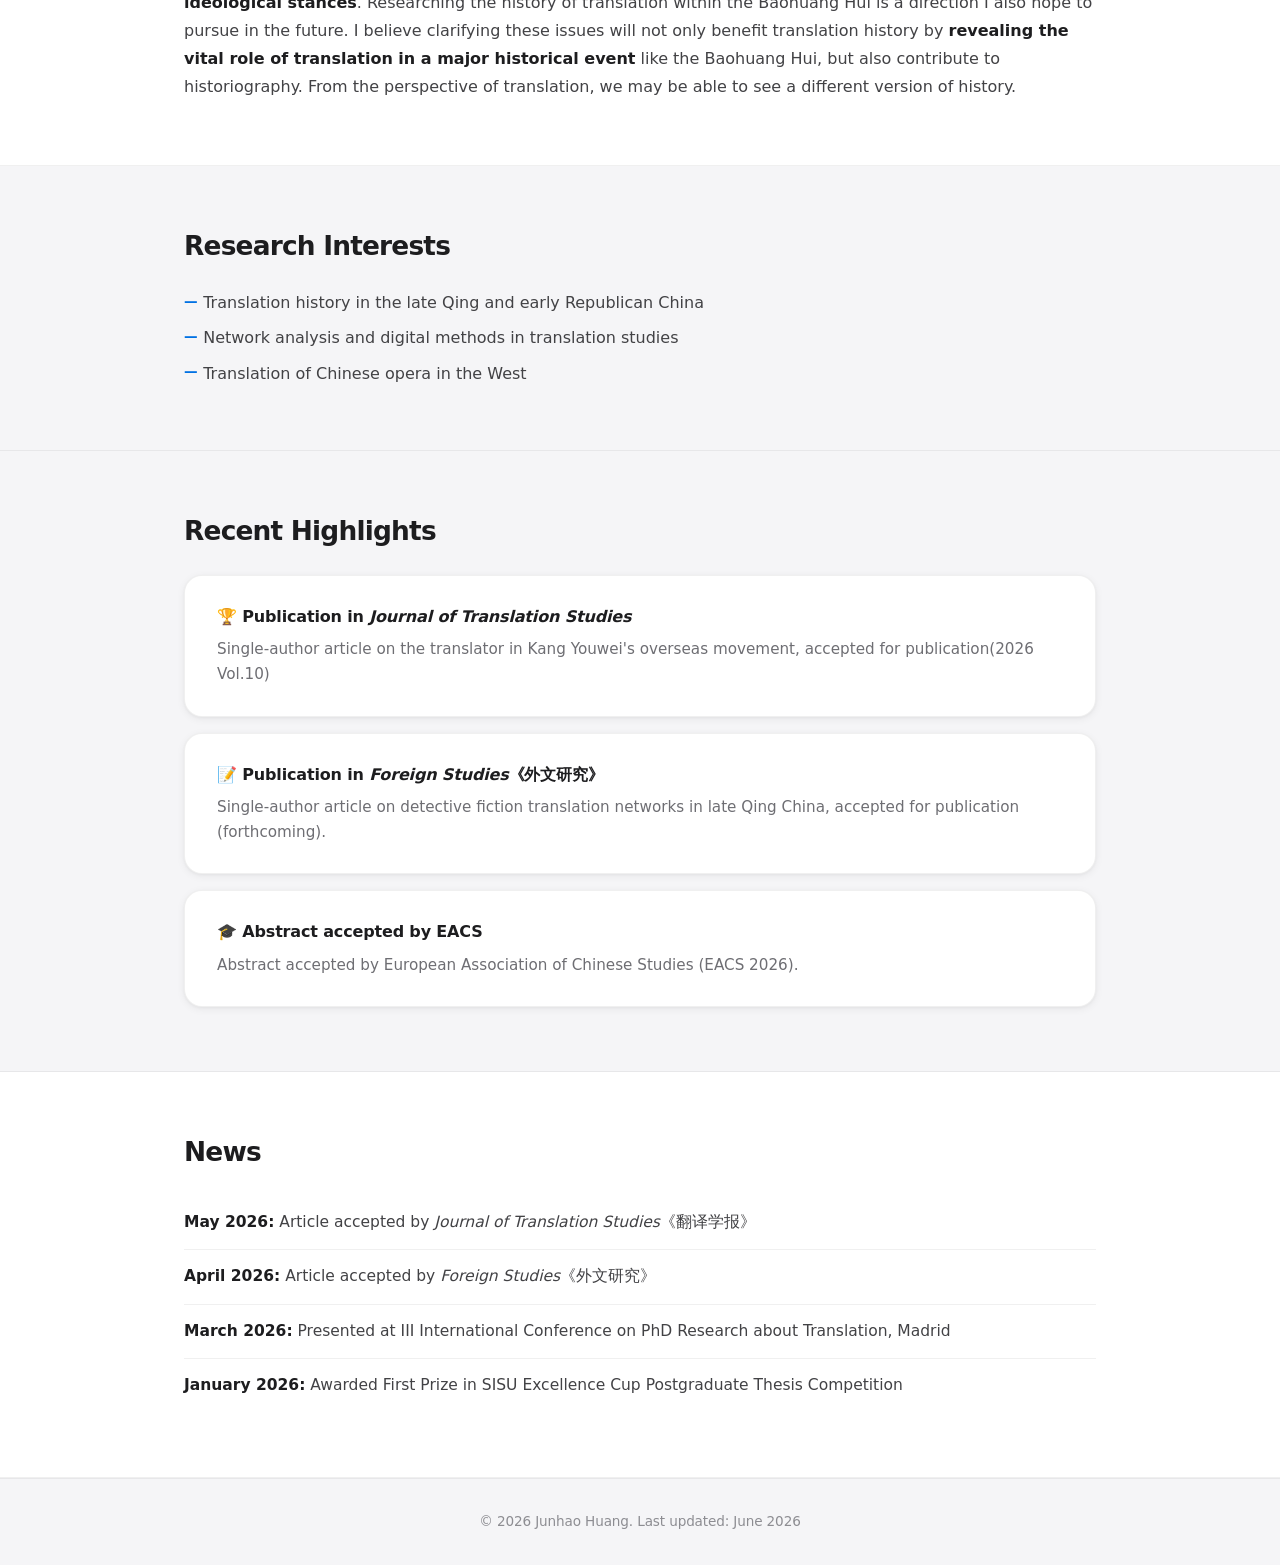
==== commit c03b434e: "Update index.html" ====
--- a/index.html
+++ b/index.html
@@ -10,7 +10,7 @@
 
     <nav>
         <div class="nav-container">
-            <h1>Junhao Huang</h1>
+            <h1>Junhao (Julian) Huang</h1>
             <ul>
                 <li><a href="index.html" class="active">Home</a></li>
                 <li><a href="publications.html">Publications</a></li>
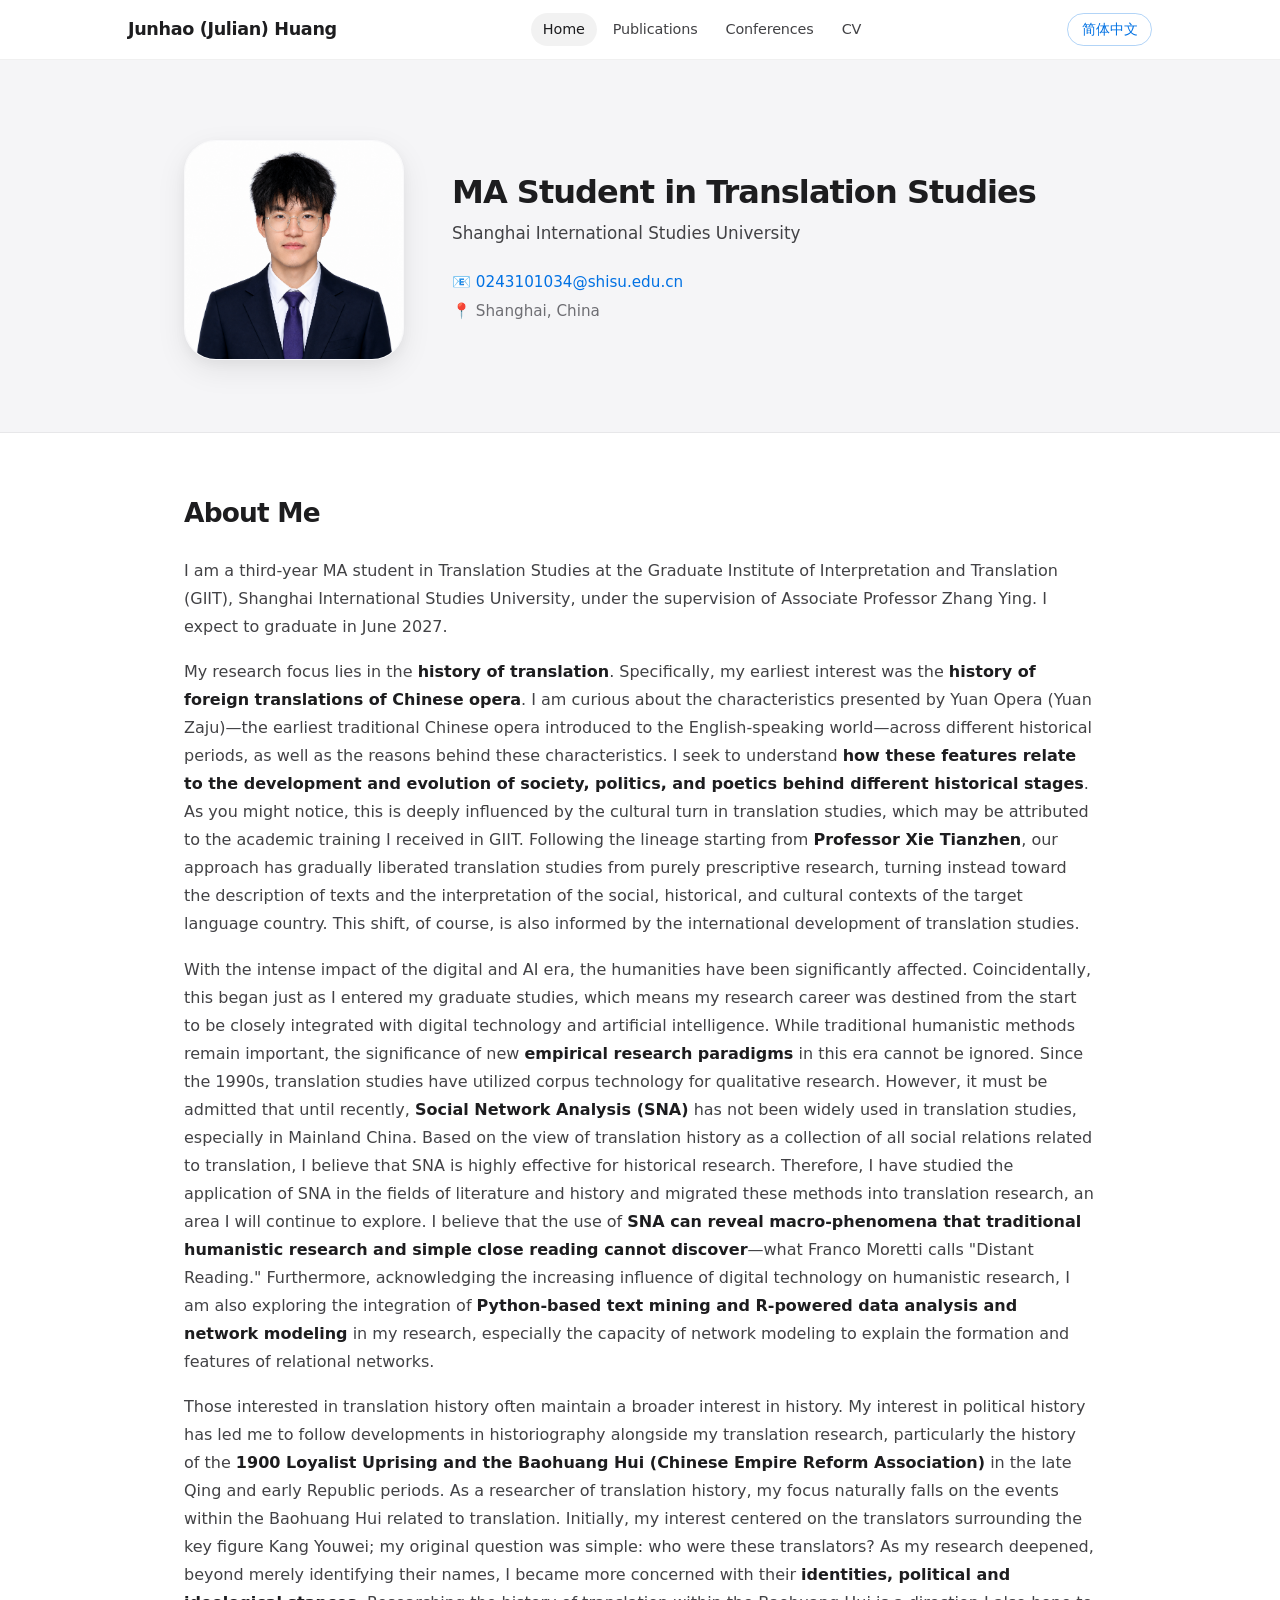
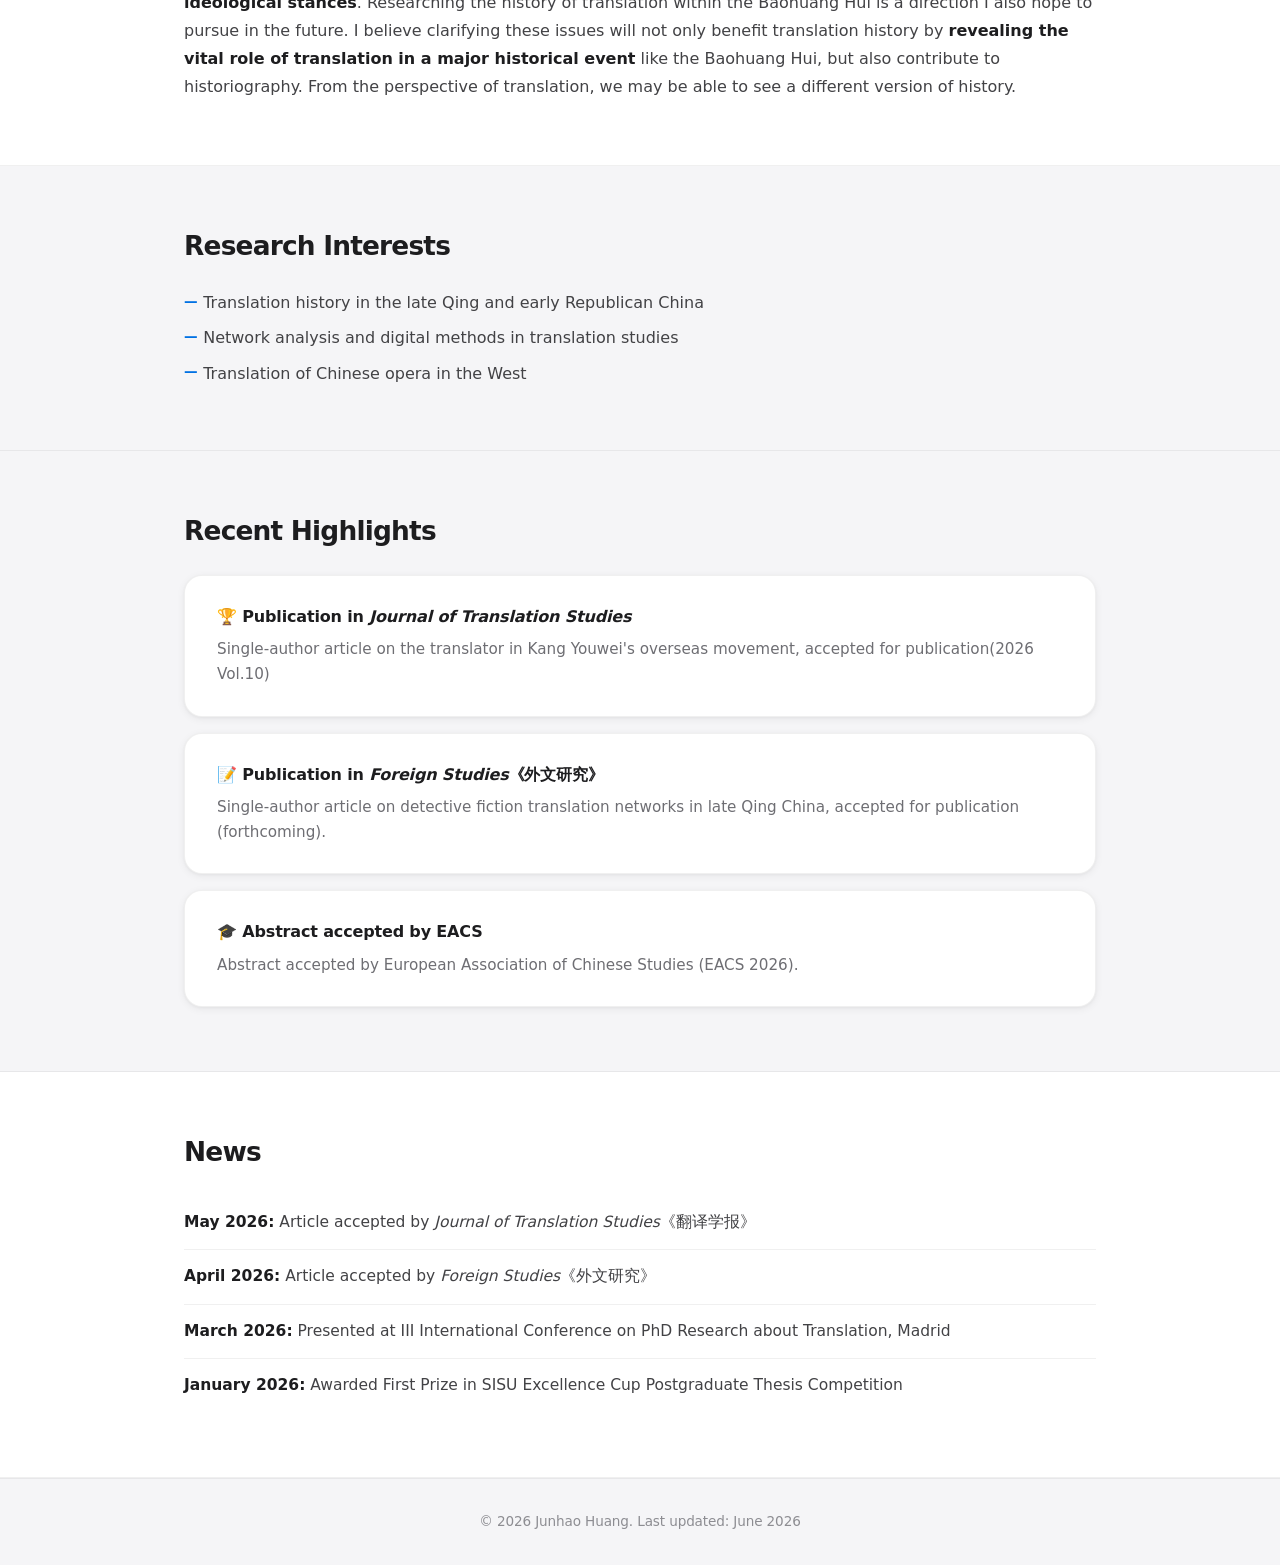
==== commit 615aabcf: "Update index.html" ====
--- a/index.html
+++ b/index.html
@@ -43,7 +43,7 @@
             <div class="container">
                 <h2>About Me</h2>
                 <div class="content-block">
-                    <p>I am a second-year MA student in Translation Studies at the Graduate Institute of Interpretation and Translation (GIIT), Shanghai International Studies University, under the supervision of Associate Professor Zhang Ying. I expect to graduate in June 2027.</p>
+                    <p>I am a third-year MA student in Translation Studies at the Graduate Institute of Interpretation and Translation (GIIT), Shanghai International Studies University, under the supervision of Associate Professor Zhang Ying. I expect to graduate in June 2027.</p>
 
                     <p>My research focus lies in the <strong>history of translation</strong>. Specifically, my earliest interest was the <strong>history of foreign translations of Chinese opera</strong>. I am curious about the characteristics presented by Yuan Opera (Yuan Zaju)—the earliest traditional Chinese opera introduced to the English-speaking world—across different historical periods, as well as the reasons behind these characteristics. I seek to understand <strong>how these features relate to the development and evolution of society, politics, and poetics behind different historical stages</strong>. As you might notice, this is deeply influenced by the cultural turn in translation studies, which may be attributed to the academic training I received in GIIT. Following the lineage starting from <strong>Professor Xie Tianzhen</strong>, our approach has gradually liberated translation studies from purely prescriptive research, turning instead toward the description of texts and the interpretation of the social, historical, and cultural contexts of the target language country. This shift, of course, is also informed by the international development of translation studies.</p>
 
